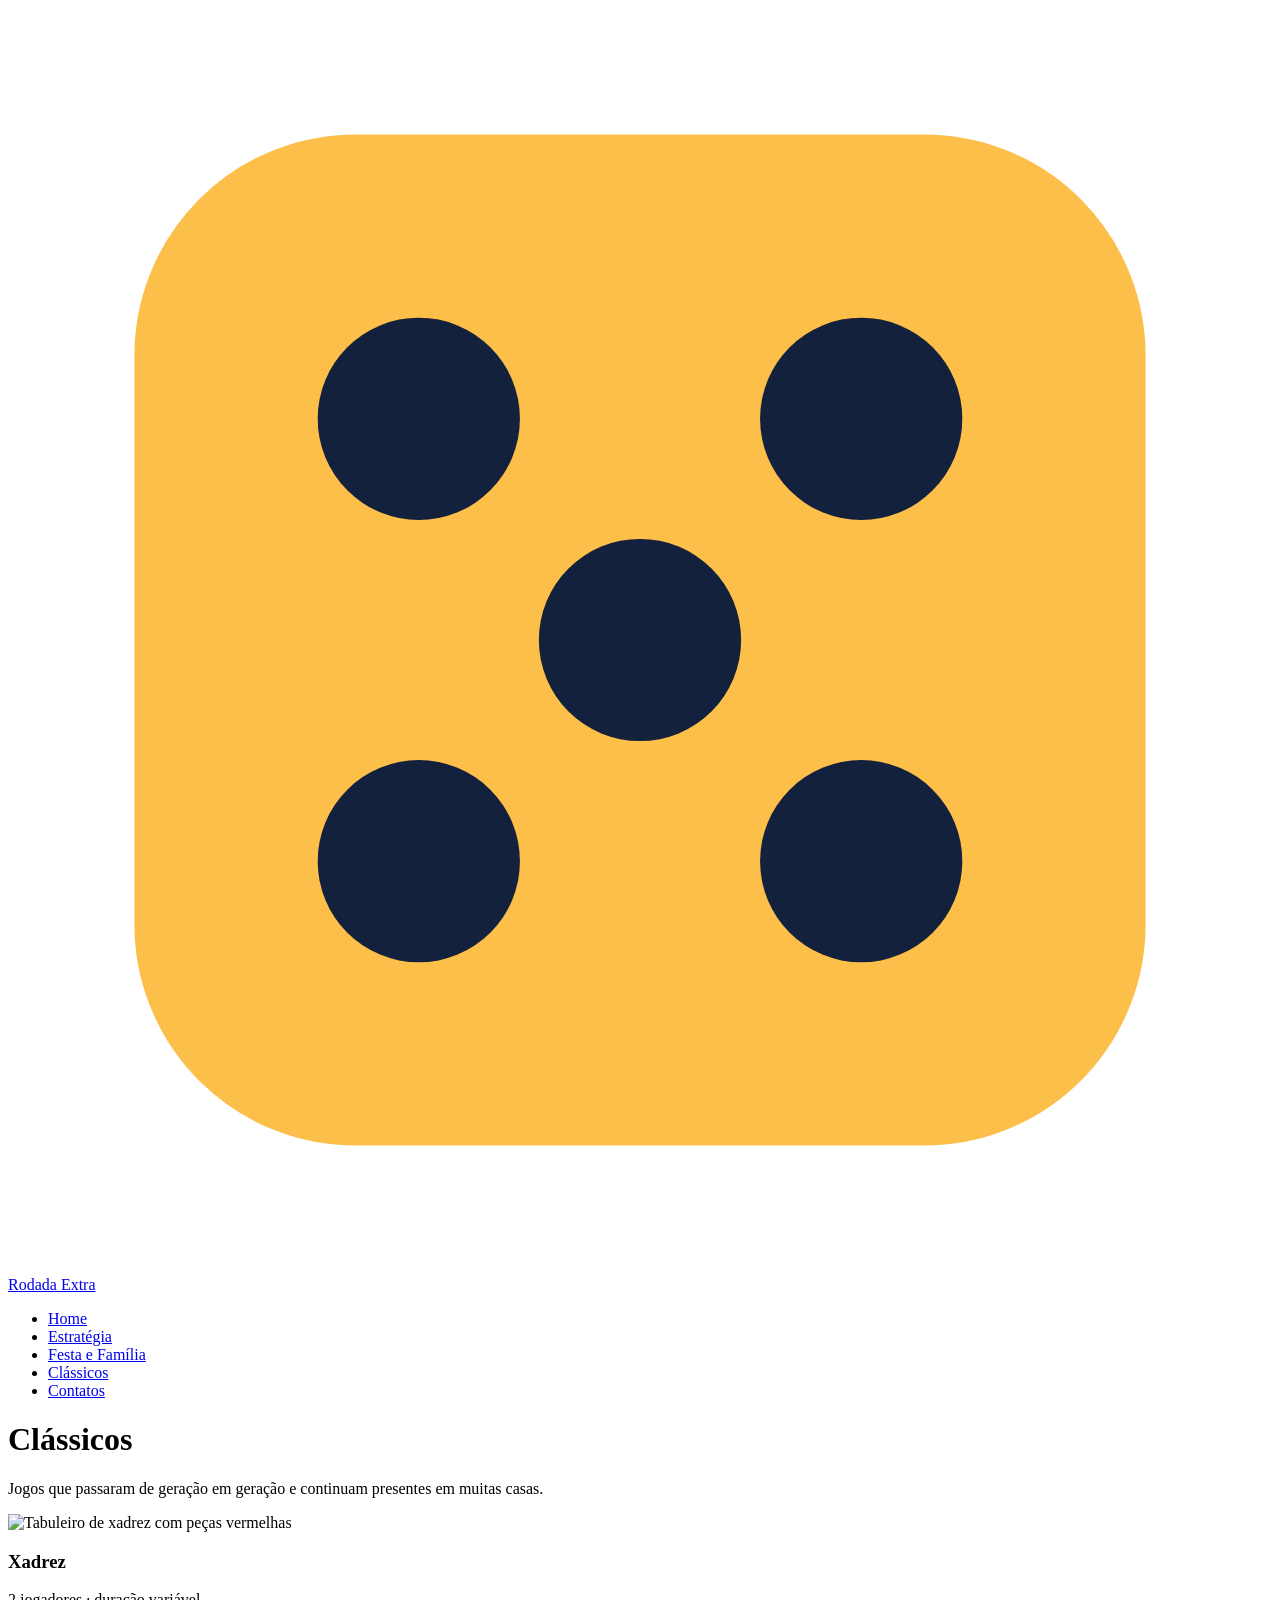
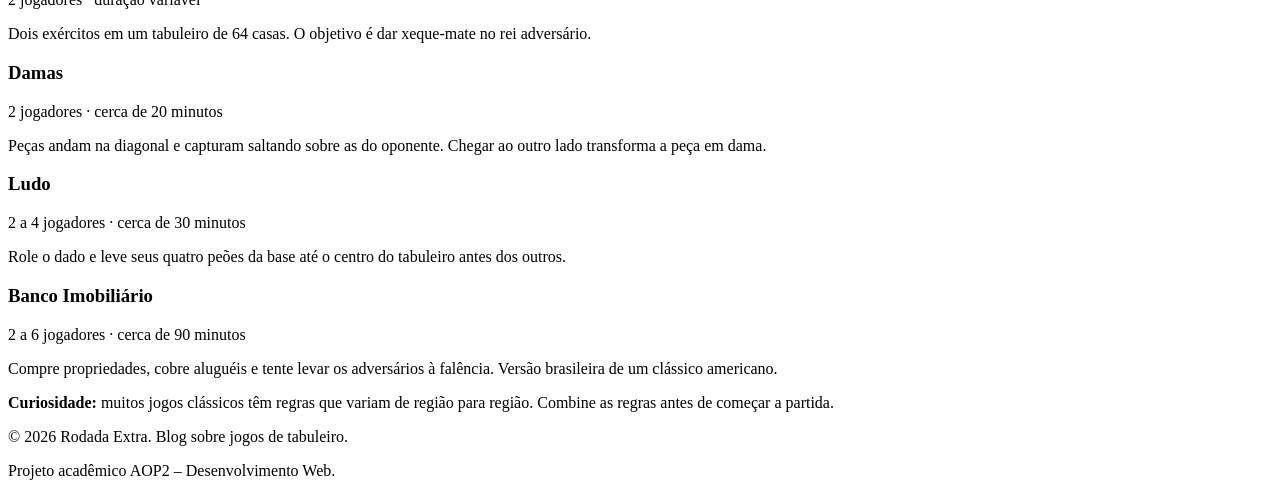
==== classicos.html @ de4c9e28 "Add files via upload" ====
<!DOCTYPE html>
<html lang="pt-BR">
<head>
<meta charset="UTF-8">
<meta name="viewport" content="width=device-width, initial-scale=1">
<meta name="description" content="Jogos de tabuleiro clássicos: Xadrez, Damas, Ludo e Banco Imobiliário.">
<title>Clássicos | Rodada Extra</title>
<link rel="preconnect" href="https://fonts.googleapis.com">
<link rel="preconnect" href="https://fonts.gstatic.com" crossorigin>
<link href="https://fonts.googleapis.com/css2?family=Bricolage+Grotesque:wght@600;700;800&amp;family=Public+Sans:wght@400;600;700&amp;display=swap" rel="stylesheet">
<link rel="stylesheet" href="css/style.css">
</head>
<body>
<header class="site">
<div class="wrap">
<a class="brand" href="index.html"><svg viewBox="0 0 40 40" aria-hidden="true"><rect x="3" y="3" width="34" height="34" rx="8" fill="#fcbf49" stroke="#fff" stroke-width="2"/><circle cx="13" cy="13" r="3.2" fill="#14213d"/><circle cx="27" cy="13" r="3.2" fill="#14213d"/><circle cx="20" cy="20" r="3.2" fill="#14213d"/><circle cx="13" cy="27" r="3.2" fill="#14213d"/><circle cx="27" cy="27" r="3.2" fill="#14213d"/></svg>Rodada Extra</a>
<nav aria-label="Navegação principal">
<ul><li><a href="index.html">Home</a></li><li><a href="estrategia.html">Estratégia</a></li><li><a href="festa.html">Festa e Família</a></li><li><a href="classicos.html" aria-current="page">Clássicos</a></li><li><a href="contatos.html">Contatos</a></li></ul>
</nav>
</div>
</header>
<main>
<div class="wrap">
<div class="page-title"><h1>Clássicos</h1><p>Jogos que passaram de geração em geração e continuam presentes em muitas casas.</p></div>
<div class="cover"><img src="images/classicos.svg" alt="Tabuleiro de xadrez com peças vermelhas" width="600" height="400"></div>
<div class="jogos"><article class="jogo"><h3>Xadrez</h3><p class="meta">2 jogadores &middot; duração variável</p><p>Dois exércitos em um tabuleiro de 64 casas. O objetivo é dar xeque-mate no rei adversário.</p></article><article class="jogo"><h3>Damas</h3><p class="meta">2 jogadores &middot; cerca de 20 minutos</p><p>Peças andam na diagonal e capturam saltando sobre as do oponente. Chegar ao outro lado transforma a peça em dama.</p></article><article class="jogo"><h3>Ludo</h3><p class="meta">2 a 4 jogadores &middot; cerca de 30 minutos</p><p>Role o dado e leve seus quatro peões da base até o centro do tabuleiro antes dos outros.</p></article><article class="jogo"><h3>Banco Imobiliário</h3><p class="meta">2 a 6 jogadores &middot; cerca de 90 minutos</p><p>Compre propriedades, cobre aluguéis e tente levar os adversários à falência. Versão brasileira de um clássico americano.</p></article></div>
<aside class="dica"><p><strong>Curiosidade:</strong> muitos jogos clássicos têm regras que variam de região para região. Combine as regras antes de começar a partida.</p></aside>
</div>
</main>
<footer class="site">
<div class="wrap">
<p>&copy; 2026 Rodada Extra. Blog sobre jogos de tabuleiro.</p>
<p>Projeto acadêmico AOP2 &ndash; Desenvolvimento Web.</p>
</div>
</footer>
</body>
</html>
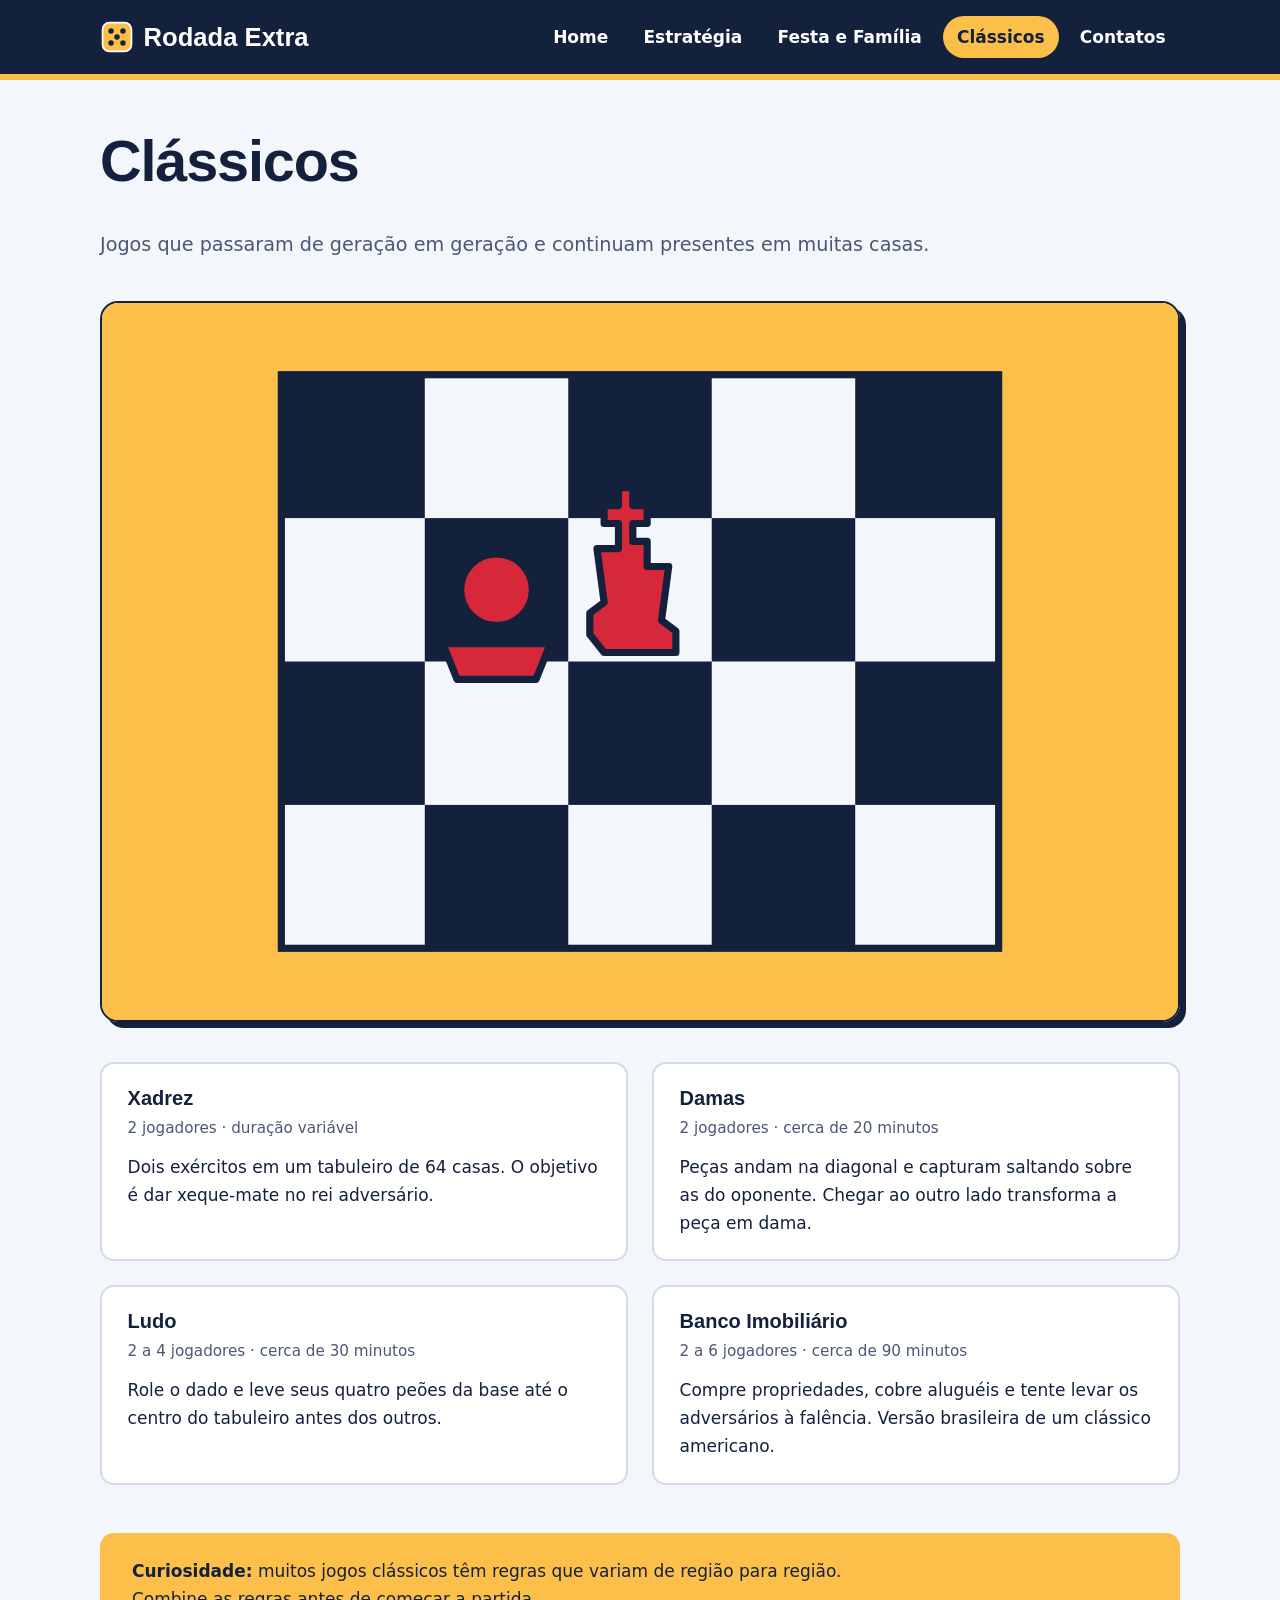
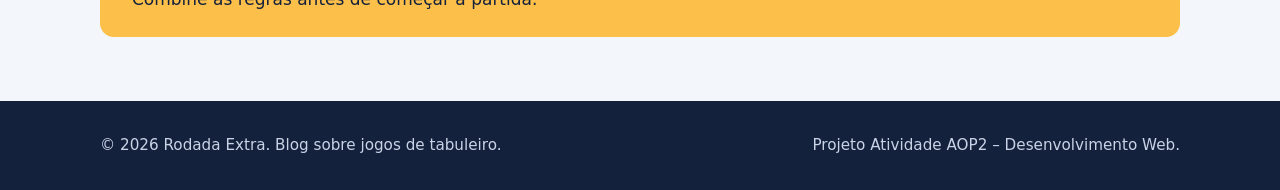
==== commit 74d1808b: "melhoria para meu site" ====
--- a/classicos.html
+++ b/classicos.html
@@ -30,7 +30,7 @@
 <footer class="site">
 <div class="wrap">
 <p>&copy; 2026 Rodada Extra. Blog sobre jogos de tabuleiro.</p>
-<p>Projeto acadêmico AOP2 &ndash; Desenvolvimento Web.</p>
+<p>Projeto Atividade AOP2 &ndash; Desenvolvimento Web.</p>
 </div>
 </footer>
 </body>
--- a/css/style.css
+++ b/css/style.css
@@ -0,0 +1,57 @@
+:root{--ink:#14213d;--paper:#f3f6fa;--white:#fff;--sun:#fcbf49;--red:#d62839;--teal:#1f8a7d;--line:#d5dce8;--muted:#4a5775}
+*{box-sizing:border-box}
+html{scroll-behavior:smooth}
+body{margin:0;font-family:"Public Sans",system-ui,sans-serif;font-size:1.0625rem;line-height:1.65;color:var(--ink);background:var(--paper)}
+h1,h2,h3{font-family:"Bricolage Grotesque","Public Sans",sans-serif;line-height:1.15;margin:0 0 .6em}
+h1{font-size:clamp(2.2rem,5vw,3.6rem);font-weight:800;letter-spacing:-.02em}
+h2{font-size:clamp(1.6rem,3vw,2.1rem);font-weight:700}
+h3{font-size:1.25rem;font-weight:700}
+p{margin:0 0 1em;max-width:68ch}
+a{color:var(--teal)}
+a:focus-visible,button:focus-visible,input:focus-visible,textarea:focus-visible,select:focus-visible{outline:3px solid var(--sun);outline-offset:3px}
+.wrap{width:min(1080px,100% - 2.5rem);margin-inline:auto}
+header.site{background:var(--ink);color:var(--white);border-bottom:6px solid var(--sun)}
+header.site .wrap{display:flex;flex-wrap:wrap;align-items:center;justify-content:space-between;gap:1rem;padding-block:1rem}
+.brand{font-family:"Bricolage Grotesque",sans-serif;font-weight:800;font-size:1.6rem;color:var(--white);text-decoration:none;display:flex;align-items:center;gap:.6rem}
+.brand svg{width:34px;height:34px}
+nav ul{list-style:none;margin:0;padding:0;display:flex;flex-wrap:wrap;gap:.4rem}
+nav a{display:block;padding:.45rem .9rem;border-radius:999px;color:var(--white);text-decoration:none;font-weight:600}
+nav a:hover{background:rgba(255,255,255,.14)}
+nav a[aria-current="page"]{background:var(--sun);color:var(--ink)}
+main{padding-block:3rem 4rem}
+.hero{display:grid;grid-template-columns:1.2fr .8fr;gap:3rem;align-items:center;margin-bottom:4rem}
+.hero p.lead{font-size:1.25rem;color:var(--muted)}
+.hero svg{width:100%;height:auto}
+.destaques{display:grid;grid-template-columns:repeat(3,1fr);gap:1.75rem;margin-top:1.5rem}
+.destaque{background:var(--white);border:2px solid var(--ink);border-radius:18px;overflow:hidden;display:flex;flex-direction:column;box-shadow:6px 6px 0 var(--ink)}
+.destaque a.img{display:block;background:var(--line)}
+.destaque img{display:block;width:100%;height:auto;transition:transform .25s}
+.destaque a.img:hover img{transform:scale(1.04)}
+.destaque a.img{overflow:hidden}
+.destaque .txt{padding:1.25rem 1.4rem 1.5rem}
+.destaque p{margin:0;color:var(--muted)}
+.sobre{background:var(--white);border-left:8px solid var(--red);padding:1.75rem 2rem;margin-bottom:4rem;border-radius:0 14px 14px 0}
+.page-title{margin-bottom:2.5rem}
+.page-title p{font-size:1.2rem;color:var(--muted)}
+.cover{border:2px solid var(--ink);border-radius:18px;overflow:hidden;margin-bottom:2.5rem;box-shadow:6px 6px 0 var(--ink)}
+.cover img{display:block;width:100%;height:auto}
+.jogos{display:grid;grid-template-columns:repeat(2,1fr);gap:1.5rem}
+.jogo{background:var(--white);border:2px solid var(--line);border-radius:14px;padding:1.4rem 1.6rem}
+.jogo h3{margin-bottom:.3em}
+.jogo .meta{font-size:.95rem;color:var(--muted);margin-bottom:.8em}
+.jogo p:last-child{margin:0}
+.dica{margin-top:3rem;background:var(--sun);border-radius:14px;padding:1.5rem 2rem}
+.dica p{margin:0}
+form{background:var(--white);border:2px solid var(--ink);border-radius:18px;padding:2rem;display:grid;gap:1.2rem;box-shadow:6px 6px 0 var(--ink)}
+label{font-weight:700;display:block;margin-bottom:.3rem}
+input,textarea,select{width:100%;font:inherit;padding:.7rem .9rem;border:2px solid var(--line);border-radius:10px;background:var(--paper);color:var(--ink)}
+textarea{min-height:150px;resize:vertical}
+button{font:inherit;font-weight:700;padding:.85rem 1.6rem;border:2px solid var(--ink);background:var(--sun);color:var(--ink);border-radius:999px;cursor:pointer;justify-self:start}
+button:hover{background:var(--ink);color:var(--white)}
+.contato-grid{display:grid;grid-template-columns:1.3fr .7fr;gap:3rem;align-items:start}
+.contato-info p{margin-bottom:.7rem}
+footer.site{background:var(--ink);color:#c9d3e6;padding-block:2rem;font-size:.95rem}
+footer.site .wrap{display:flex;flex-wrap:wrap;justify-content:space-between;gap:1rem}
+footer.site p{margin:0}
+@media(max-width:860px){.hero,.contato-grid{grid-template-columns:1fr}.destaques{grid-template-columns:1fr}.jogos{grid-template-columns:1fr}}
+@media(prefers-reduced-motion:reduce){*{transition:none!important;scroll-behavior:auto!important}}
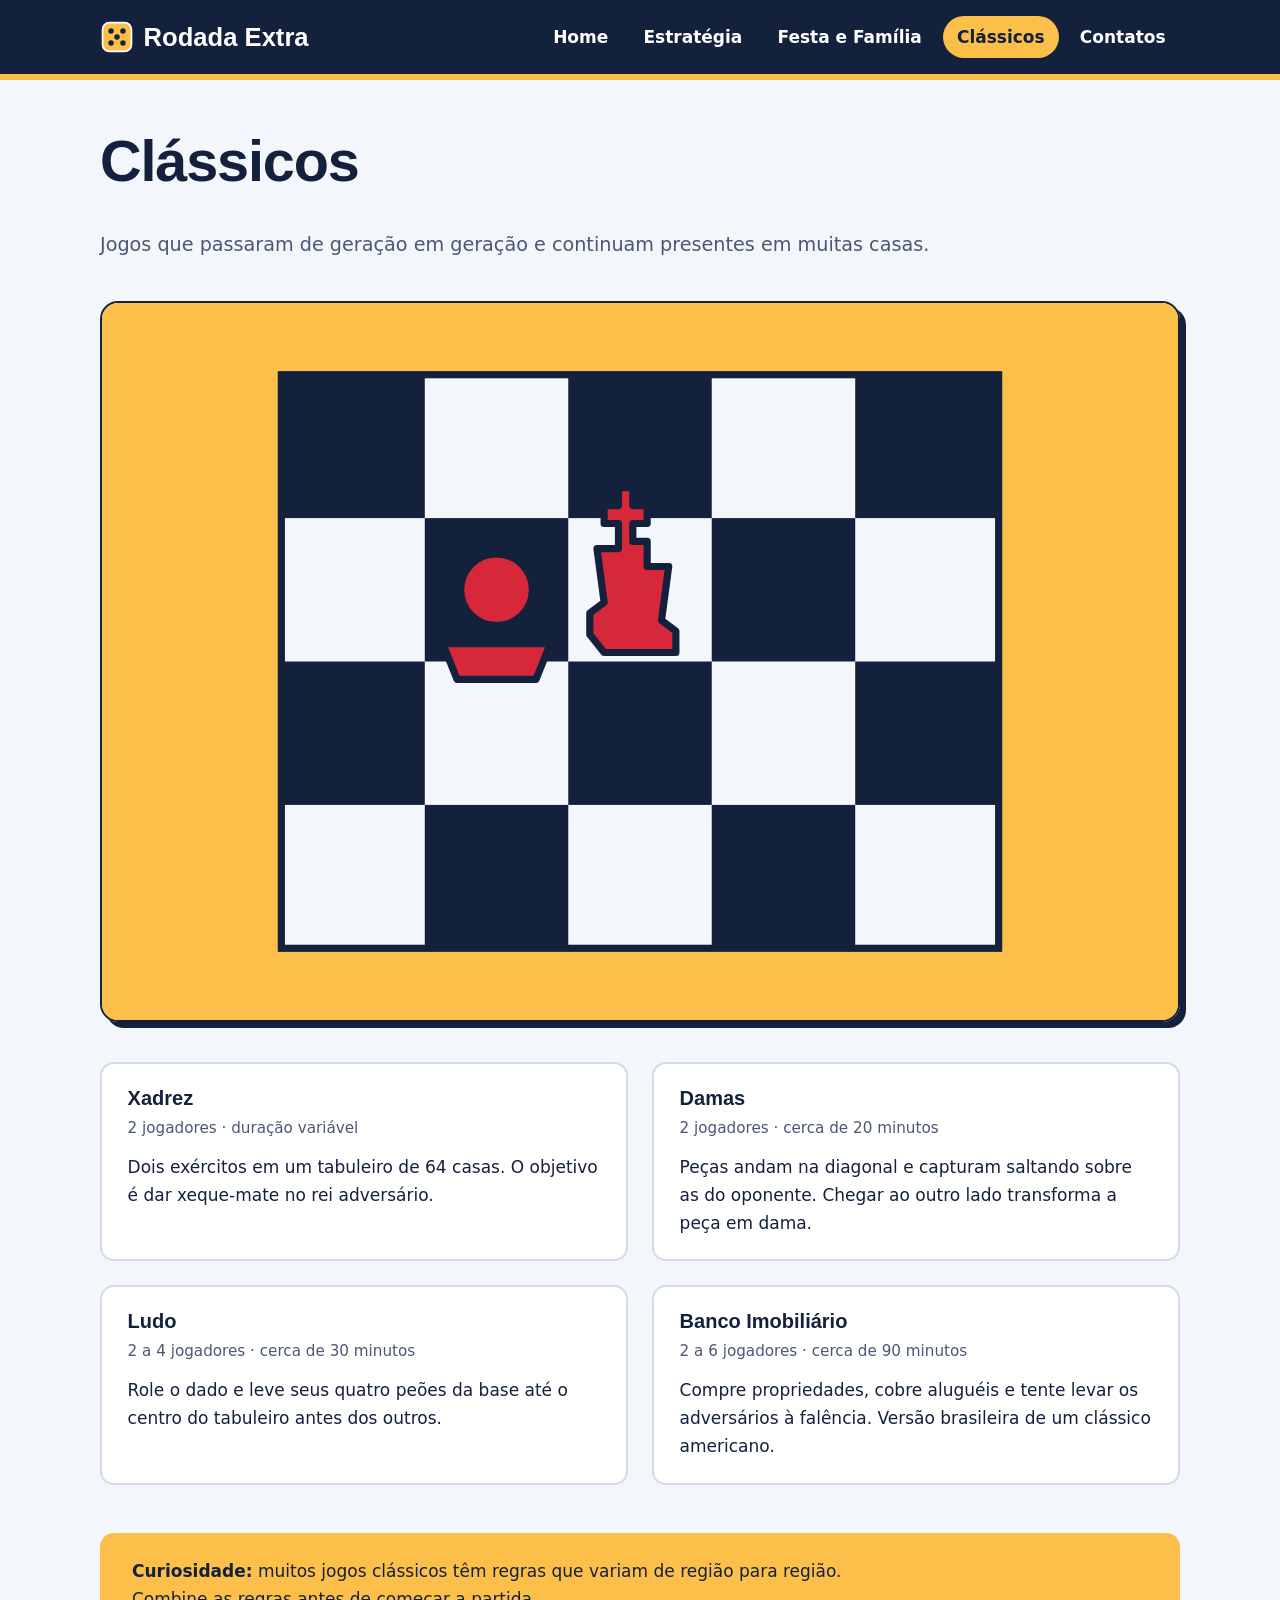
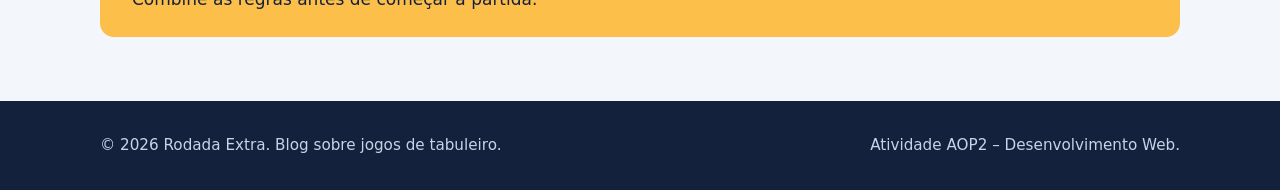
==== commit 44d9f829: "teste" ====
--- a/classicos.html
+++ b/classicos.html
@@ -30,7 +30,7 @@
 <footer class="site">
 <div class="wrap">
 <p>&copy; 2026 Rodada Extra. Blog sobre jogos de tabuleiro.</p>
-<p>Projeto Atividade AOP2 &ndash; Desenvolvimento Web.</p>
+<p>Atividade AOP2 &ndash; Desenvolvimento Web.</p>
 </div>
 </footer>
 </body>
